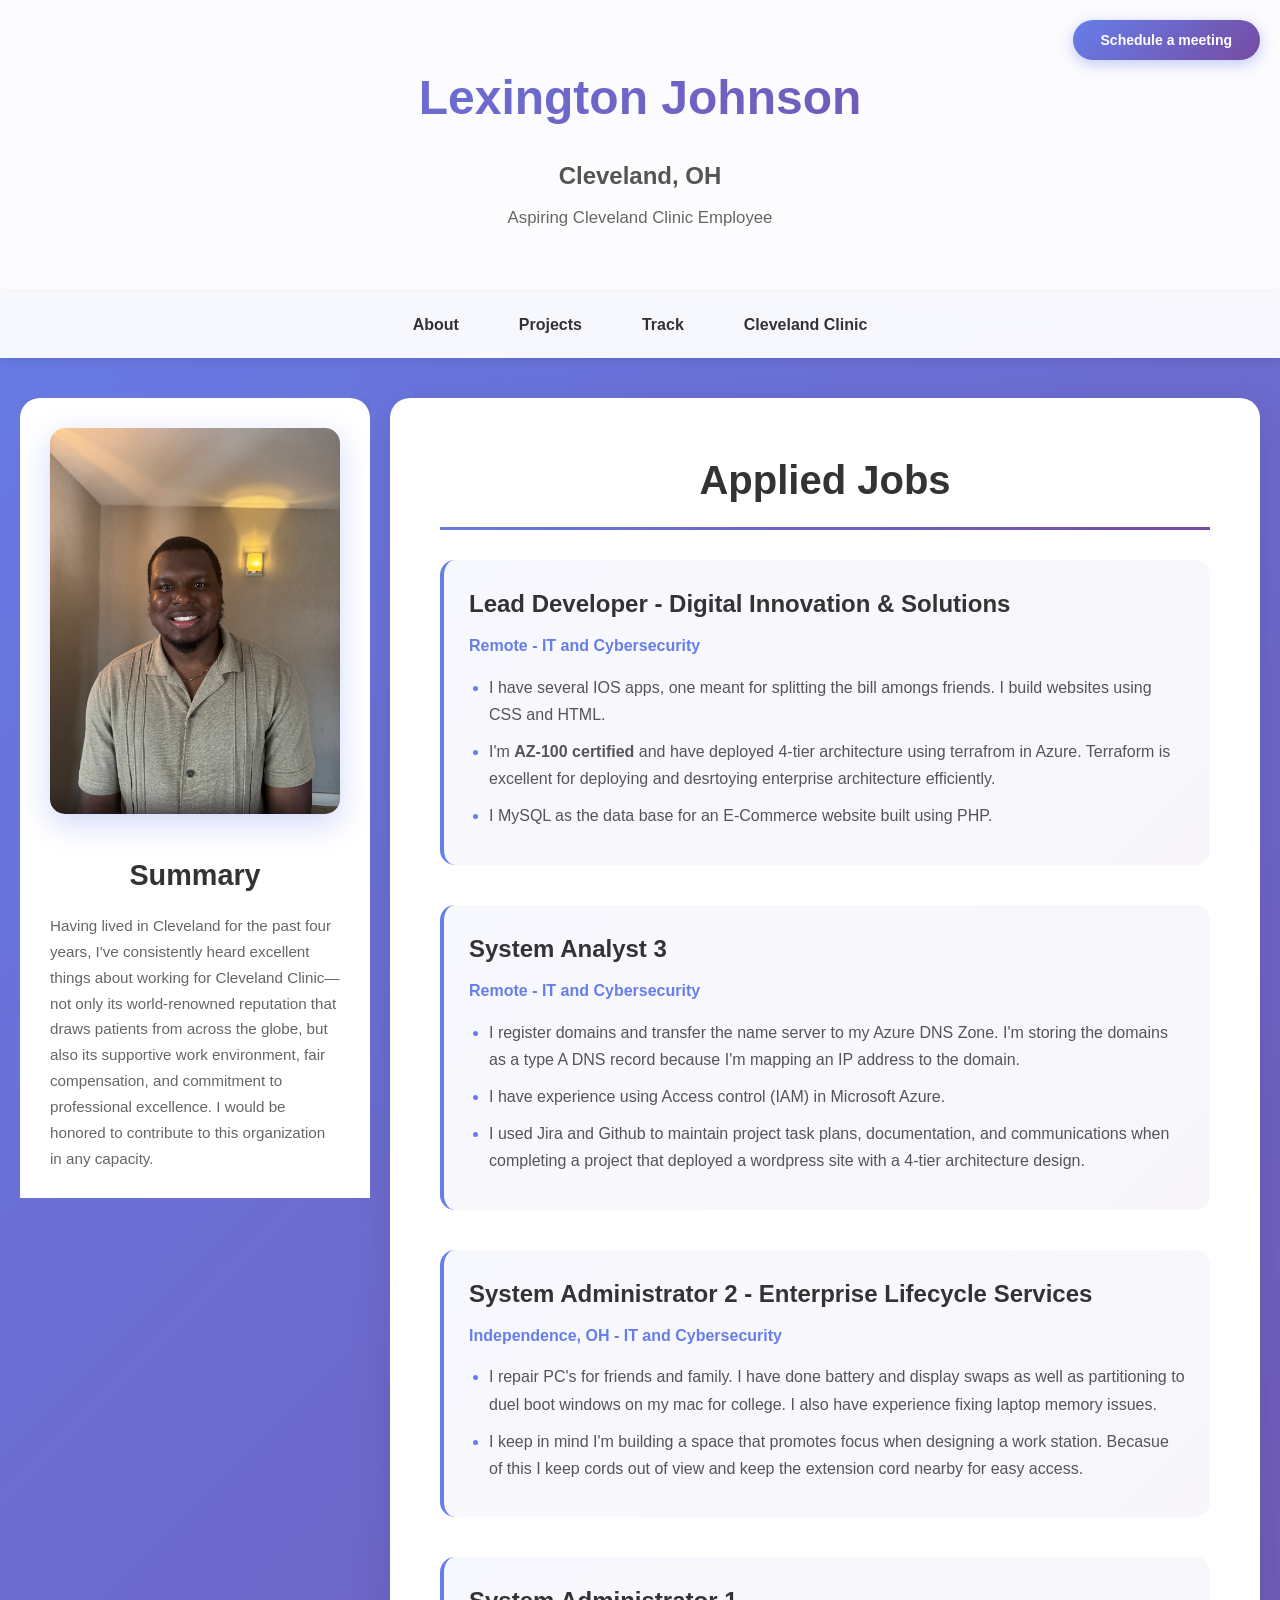
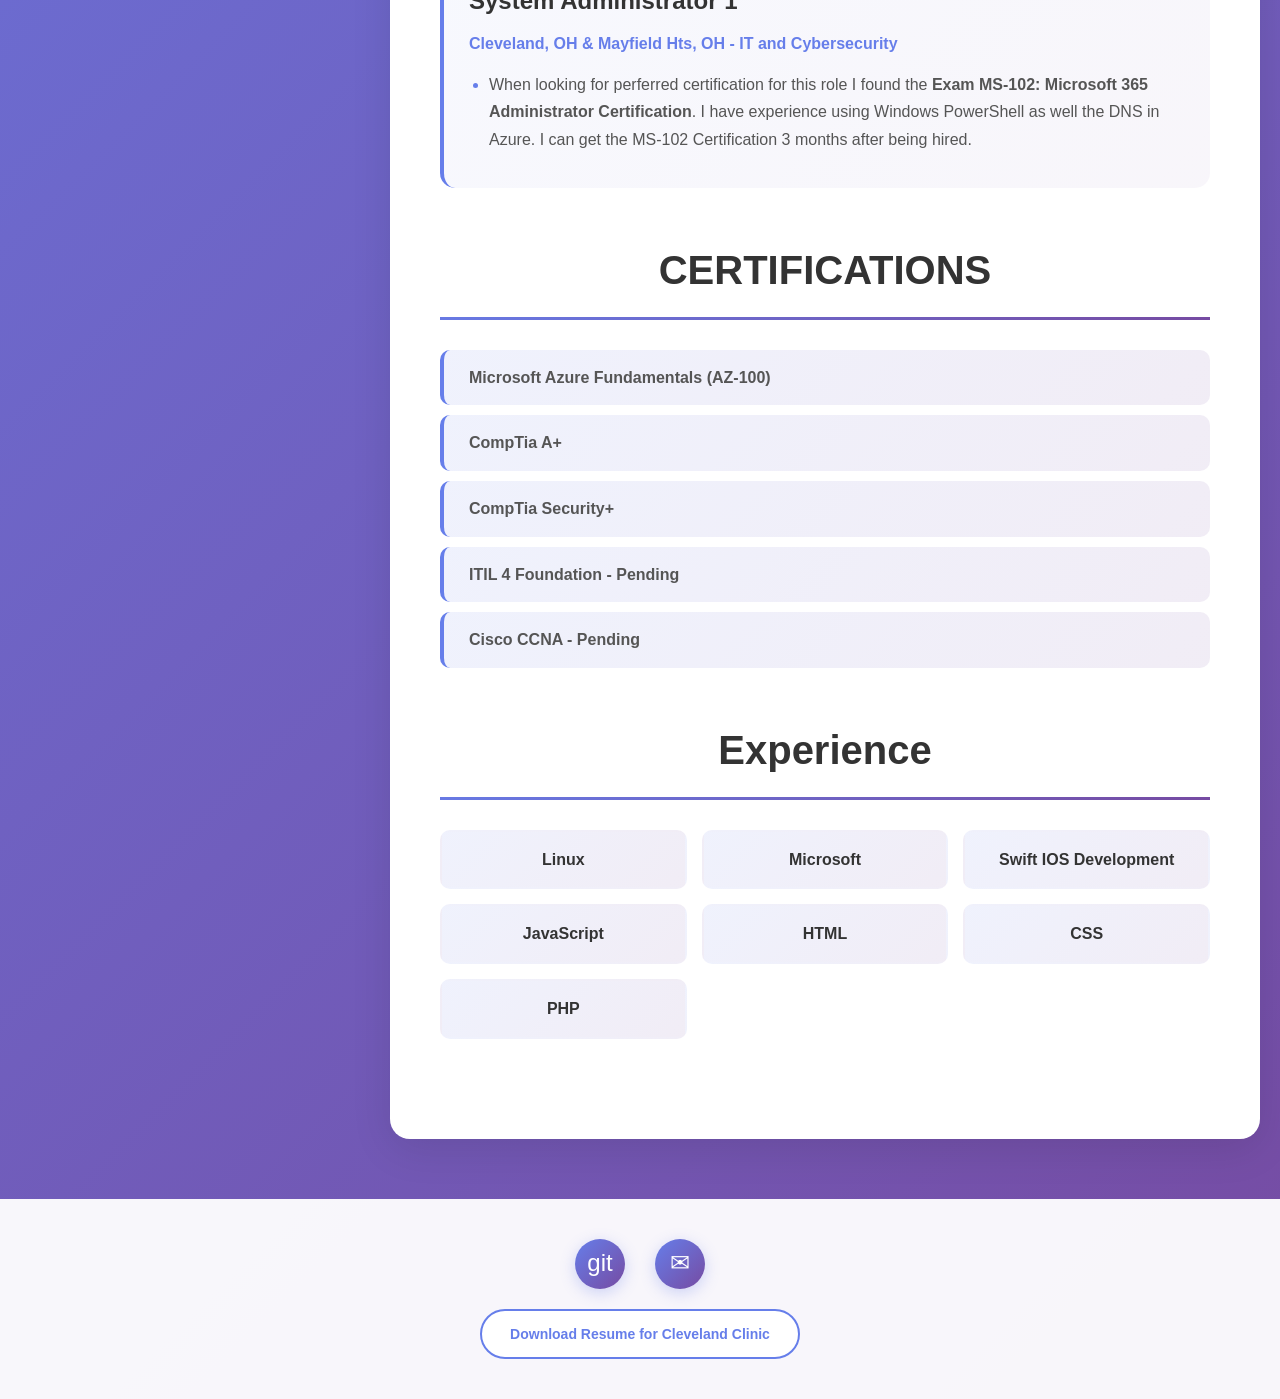
==== company.html @ 8ad7f6ee "Add files via upload" ====
<!DOCTYPE html>
<html lang="en">
<head>
    <meta charset="UTF-8">
    <meta name="viewport" content="width=device-width, initial-scale=1.0">
    <title>Lexington Johnson - Portfolio</title>
    <link rel="stylesheet" href="style.css" type="text/css"/>
</head>
<body>
    <div class="header">
        <h1>Lexington Johnson</h1>
        <div class="education">
            <h2>Cleveland, OH</h2>
            <p>Aspiring Cleveland Clinic Employee</p>
        </div>
        <button class="schedule-btn">Schedule a meeting</button>
    </div>

    <nav>
        <ul>
            <li><a href="index.html">About</a></li>
            <li><a href="projects.html">Projects</a></li>
            <li><a href="track.html">Track</a></li>
            <li><a href="company.html">Cleveland Clinic</a></li>
        </ul>
    </nav>

    <div class="main-container">
        <aside class="sidebar">
            <div class="profile-card">
                <img src="Lex.JPG" alt="Lexington Johnson" class="profile-photo">
                
                <div class="summary-section">
                    <h2>Summary</h2>
                    <p>Having lived in Cleveland for the past four years, I've consistently heard excellent things about working for Cleveland Clinic—not only its world-renowned reputation that draws patients from across the globe, but also its supportive work environment, fair compensation, and commitment to professional excellence. I would be honored to contribute to this organization in any capacity.</p>
                    <br>
                    <p>I bring hands-on experience repairing PCs and am certified in computer hardware basics. Through my freelance business, I manage and design websites from scratch, hosting them with Azure Static Web Apps. I remain in excellent physical condition and can perform all physical requirements for these roles. I am also willing to participate in the annual influenza prevention program.</p> 
                    <br>
                    <p>I'm excited about the opportunity to bring my technical skills and strong work ethic to the Cleveland Clinic team.</p>
                </div>
            </div>
        </aside>

        <main class="content-area">

            <section class="section" id="coaching">
                <h2 class="section-title">Applied Jobs</h2>
                
                <div class="job-entry">
                    <div class="job-title">Lead Developer - Digital Innovation & Solutions</div>
                    <div class="job-company">Remote - IT and Cybersecurity</div>
                    <ul>
                        <li>I have several IOS apps, one meant for splitting the bill amongs friends. I build websites using CSS and HTML.</li>
                        <li>I'm <b>AZ-100 certified</b> and have deployed 4-tier architecture using terrafrom in Azure. Terraform is excellent for deploying and desrtoying enterprise architecture efficiently.</li>
                        <li>I MySQL as the data base for an E-Commerce website built using PHP.</li>
                    </ul>
                </div>

                <div class="job-entry">
                    <div class="job-title">System Analyst 3</div>
                    <div class="job-company">Remote - IT and Cybersecurity</div>
                    <ul>
                        <li>I register domains and transfer the name server to my Azure DNS Zone. I'm storing the domains as a type A DNS record because I'm mapping an IP address to the domain.</li>
                        <li>I have experience using Access control (IAM) in Microsoft Azure.</li>
                        <li>I used Jira and Github to maintain project task plans, documentation, and communications when completing a project that deployed a wordpress site with a 4-tier architecture design.</li>
                    </ul>
                </div>

                <div class="job-entry">
                    <div class="job-title">System Administrator 2 - Enterprise Lifecycle Services</div>
                    <div class="job-company">Independence, OH - IT and Cybersecurity</div>
                    <ul>
                        <li>I repair PC's for friends and family. I have done battery and display swaps as well as partitioning to duel boot windows on my mac for college. I also have experience fixing laptop memory issues.</li>
                        <li>I keep in mind I'm building a space that promotes focus when designing a work station. Becasue of this I keep cords out of view and keep the extension cord nearby for easy access.</li>
                    </ul>
                </div>
                <div class="job-entry">
                    <div class="job-title">System Administrator 1</div>
                    <div class="job-company">Cleveland, OH & Mayfield Hts, OH - IT and Cybersecurity</div>
                    <ul>
                        <li>When looking for perferred certification for this role I found the <b>Exam MS-102: Microsoft 365 Administrator Certification</b>. I have experience using Windows PowerShell as well the DNS in Azure. I can get the MS-102 Certification 3 months after being hired.</li>
                    </ul>
                </div>
            </section>

            <section class="section">
                <h2 class="section-title">CERTIFICATIONS</h2>
                <ul class="cert-list">
                    <li>Microsoft Azure Fundamentals (AZ-100)</li>
                    <li>CompTia A+</li>
                    <li>CompTia Security+</li>
                    <li>ITIL 4 Foundation - Pending</li>
                    <li>Cisco CCNA - Pending</li>
                </ul>
            </section>

            <section class="section">
                <h2 class="section-title">Experience</h2>
                <div class="skills-grid">
                    <div class="skill-item">Linux</div>
                    <div class="skill-item">Microsoft</div>
                    <div class="skill-item">Swift IOS Development</div>
                    <div class="skill-item">JavaScript</div>
                    <div class="skill-item">HTML</div>
                    <div class="skill-item">CSS</div>
                    <div class="skill-item">PHP</div>
                </div>
            </section>
        </main>
    </div>

    <footer>
        <div class="social-links">
            <a href="https://github.com/notgnixel" title="Github">git</a>
            <a href="mailto:lexington.johnson@icloud.com" title="Email">✉</a>
        </div>
        <a href="Resume.pdf" target="_blank" class="resume-btn" download="Resume_Lex">Download Resume for Cleveland Clinic</a>
    </footer>
</body>
</html>
---- style.css ----
* {
    margin: 0;
    padding: 0;
    box-sizing: border-box;
}

body {
    font-family: 'Segoe UI', Tahoma, Geneva, Verdana, sans-serif;
    background: linear-gradient(135deg, #667eea 0%, #764ba2 100%);
    color: #333;
    line-height: 1.6;
}

.header {
    background: rgba(255, 255, 255, 0.98);
    padding: 60px 20px;
    text-align: center;
    box-shadow: 0 4px 20px rgba(0, 0, 0, 0.1);
    position: relative;
}

.schedule-btn {
    position: absolute;
    top: 20px;
    right: 20px;
    background: linear-gradient(135deg, #667eea 0%, #764ba2 100%);
    color: white;
    padding: 12px 28px;
    border: none;
    border-radius: 25px;
    cursor: pointer;
    font-size: 14px;
    font-weight: 600;
    transition: all 0.3s ease;
    box-shadow: 0 4px 15px rgba(102, 126, 234, 0.4);
}

.schedule-btn:hover {
    transform: translateY(-2px);
    box-shadow: 0 6px 20px rgba(102, 126, 234, 0.6);
}

h1 {
    font-size: 3em;
    font-weight: 700;
    margin-bottom: 10px;
    background: linear-gradient(135deg, #667eea 0%, #764ba2 100%);
    -webkit-background-clip: text;
    -webkit-text-fill-color: transparent;
    background-clip: text;
}

.education {
    margin-top: 20px;
}

.education h2 {
    font-size: 1.5em;
    margin-bottom: 10px;
    color: #555;
}

.education p {
    color: #666;
    font-size: 1.05em;
}

nav {
    background: rgba(255, 255, 255, 0.95);
    padding: 0;
    position: sticky;
    top: 0;
    z-index: 100;
    box-shadow: 0 2px 10px rgba(0, 0, 0, 0.1);
    backdrop-filter: blur(10px);
}

nav ul {
    list-style: none;
    display: flex;
    justify-content: center;
    flex-wrap: wrap;
}

nav ul li {
    margin: 0;
}

nav ul li a {
    display: block;
    padding: 20px 30px;
    color: #333;
    text-decoration: none;
    font-weight: 600;
    transition: all 0.3s ease;
    position: relative;
}

nav ul li a:hover {
    color: #667eea;
    background: rgba(102, 126, 234, 0.1);
}

nav ul li a::after {
    content: '';
    position: absolute;
    bottom: 0;
    left: 50%;
    width: 0;
    height: 3px;
    background: linear-gradient(135deg, #667eea 0%, #764ba2 100%);
    transition: all 0.3s ease;
    transform: translateX(-50%);
}

nav ul li a:hover::after {
    width: 80%;
}

.main-container {
    display: flex;
    max-width: 1400px;
    margin: 40px auto;
    gap: 20px;
    padding: 0 20px;
    align-items: flex-start;
}

.sidebar {
    width: 350px;
    position: sticky;
    top: 80px;
    max-height: calc(100vh - 100px);
    overflow-y: auto;
    flex-shrink: 0;
}

.sidebar::-webkit-scrollbar {
    width: 8px;
}

.sidebar::-webkit-scrollbar-track {
    background: rgba(255, 255, 255, 0.1);
    border-radius: 10px;
}

.sidebar::-webkit-scrollbar-thumb {
    background: rgba(102, 126, 234, 0.5);
    border-radius: 10px;
}

.sidebar::-webkit-scrollbar-thumb:hover {
    background: rgba(102, 126, 234, 0.7);
}

.profile-card {
    background: white;
    border-radius: 20px;
    padding: 30px;
    box-shadow: 0 10px 40px rgba(0, 0, 0, 0.1);
    text-align: center;
}

.profile-photo {
    width: 100%;
    height: auto;
    border-radius: 15px;
    object-fit: cover;
    box-shadow: 0 10px 30px rgba(102, 126, 234, 0.3);
    transition: all 0.3s ease;
    margin-bottom: 30px;
}

.profile-photo:hover {
    transform: scale(1.02);
    box-shadow: 0 15px 40px rgba(102, 126, 234, 0.4);
}

.summary-section {
    margin-bottom: 30px;
}

.summary-section h2 {
    font-size: 1.8em;
    margin-bottom: 15px;
    color: #333;
}

.summary-section p {
    font-size: 0.95em;
    color: #666;
    line-height: 1.7;
    text-align: left;
}

.content-area {
    flex: 1;
    background: white;
    border-radius: 20px;
    padding: 50px;
    box-shadow: 0 10px 40px rgba(0, 0, 0, 0.1);
    min-height: 600px;
}

.section {
    margin-bottom: 50px;
}

.section-title {
    font-size: 2.5em;
    margin-bottom: 30px;
    color: #333;
    text-align: center;
    padding-bottom: 15px;
    border-bottom: 3px solid;
    border-image: linear-gradient(135deg, #667eea 0%, #764ba2 100%) 1;
}

.job-entry {
    margin-bottom: 40px;
    padding: 25px;
    background: linear-gradient(135deg, rgba(102, 126, 234, 0.05) 0%, rgba(118, 75, 162, 0.05) 100%);
    border-radius: 15px;
    border-left: 4px solid #667eea;
    transition: all 0.3s ease;
}

.job-entry:hover {
    transform: translateX(5px);
    box-shadow: 0 5px 20px rgba(102, 126, 234, 0.2);
}

.job-title {
    font-size: 1.5em;
    font-weight: 700;
    color: #333;
    margin-bottom: 10px;
}

.job-company {
    font-size: 1em;
    font-weight: 600;
    color: #667eea;
    margin-bottom: 15px;
}

.job-entry ul {
    margin-left: 20px;
    margin-top: 15px;
}

.job-entry li {
    margin-bottom: 10px;
    color: #555;
    line-height: 1.7;
}

.job-entry li::marker {
    color: #667eea;
}

.skills-grid {
    display: grid;
    grid-template-columns: repeat(auto-fill, minmax(200px, 1fr));
    gap: 15px;
    margin-top: 20px;
}

.skill-item {
    background: linear-gradient(135deg, rgba(102, 126, 234, 0.1) 0%, rgba(118, 75, 162, 0.1) 100%);
    padding: 15px 20px;
    border-radius: 10px;
    color: #333;
    font-weight: 600;
    text-align: center;
    transition: all 0.3s ease;
    border: 2px solid transparent;
}

.skill-item:hover {
    background: linear-gradient(135deg, #667eea 0%, #764ba2 100%);
    color: white;
    transform: translateY(-3px);
    box-shadow: 0 5px 15px rgba(102, 126, 234, 0.3);
}

.cert-list {
    list-style: none;
    padding: 0;
}

.cert-list li {
    background: linear-gradient(135deg, rgba(102, 126, 234, 0.1) 0%, rgba(118, 75, 162, 0.1) 100%);
    padding: 15px 25px;
    margin-bottom: 10px;
    border-radius: 10px;
    border-left: 4px solid #667eea;
    color: #555;
    font-weight: 600;
    transition: all 0.3s ease;
}

.cert-list li:hover {
    transform: translateX(5px);
    background: linear-gradient(135deg, rgba(102, 126, 234, 0.2) 0%, rgba(118, 75, 162, 0.2) 100%);
}

footer {
    background: rgba(255, 255, 255, 0.95);
    padding: 40px 20px;
    text-align: center;
    margin-top: 60px;
}

.social-links {
    display: flex;
    justify-content: center;
    gap: 30px;
    margin-bottom: 20px;
}

.social-links a {
    width: 50px;
    height: 50px;
    background: linear-gradient(135deg, #667eea 0%, #764ba2 100%);
    border-radius: 50%;
    display: flex;
    align-items: center;
    justify-content: center;
    color: white;
    text-decoration: none;
    font-size: 24px;
    transition: all 0.3s ease;
    box-shadow: 0 4px 15px rgba(102, 126, 234, 0.3);
}

.social-links a:hover {
    transform: translateY(-5px) scale(1.1);
    box-shadow: 0 8px 25px rgba(102, 126, 234, 0.5);
}

.resume-btn {
    background: white;
    color: #667eea;
    padding: 12px 28px;
    border: 2px solid #667eea;
    border-radius: 25px;
    cursor: pointer;
    font-size: 14px;
    font-weight: 600;
    transition: all 0.3s ease;
    text-decoration: none;
    display: inline-block;
}

.resume-btn:hover {
    background: linear-gradient(135deg, #667eea 0%, #764ba2 100%);
    color: white;
    transform: translateY(-2px);
    box-shadow: 0 4px 15px rgba(102, 126, 234, 0.4);
}

@media (max-width: 1024px) {
    .main-container {
        flex-direction: column;
        align-items: center;
    }

    .sidebar {
        width: 100%;
        max-width: 600px;
        position: relative;
        top: 0;
        max-height: none;
    }

    .content-area {
        width: 100%;
    }
}

@media (max-width: 768px) {
    h1 {
        font-size: 2em;
    }

    .schedule-btn {
        position: static;
        margin-top: 20px;
    }

    nav ul {
        flex-direction: column;
    }

    nav ul li a {
        padding: 15px;
    }

    .content-area {
        padding: 30px 20px;
    }

    .section-title {
        font-size: 1.8em;
    }

    .skills-grid {
        grid-template-columns: 1fr;
    }
}
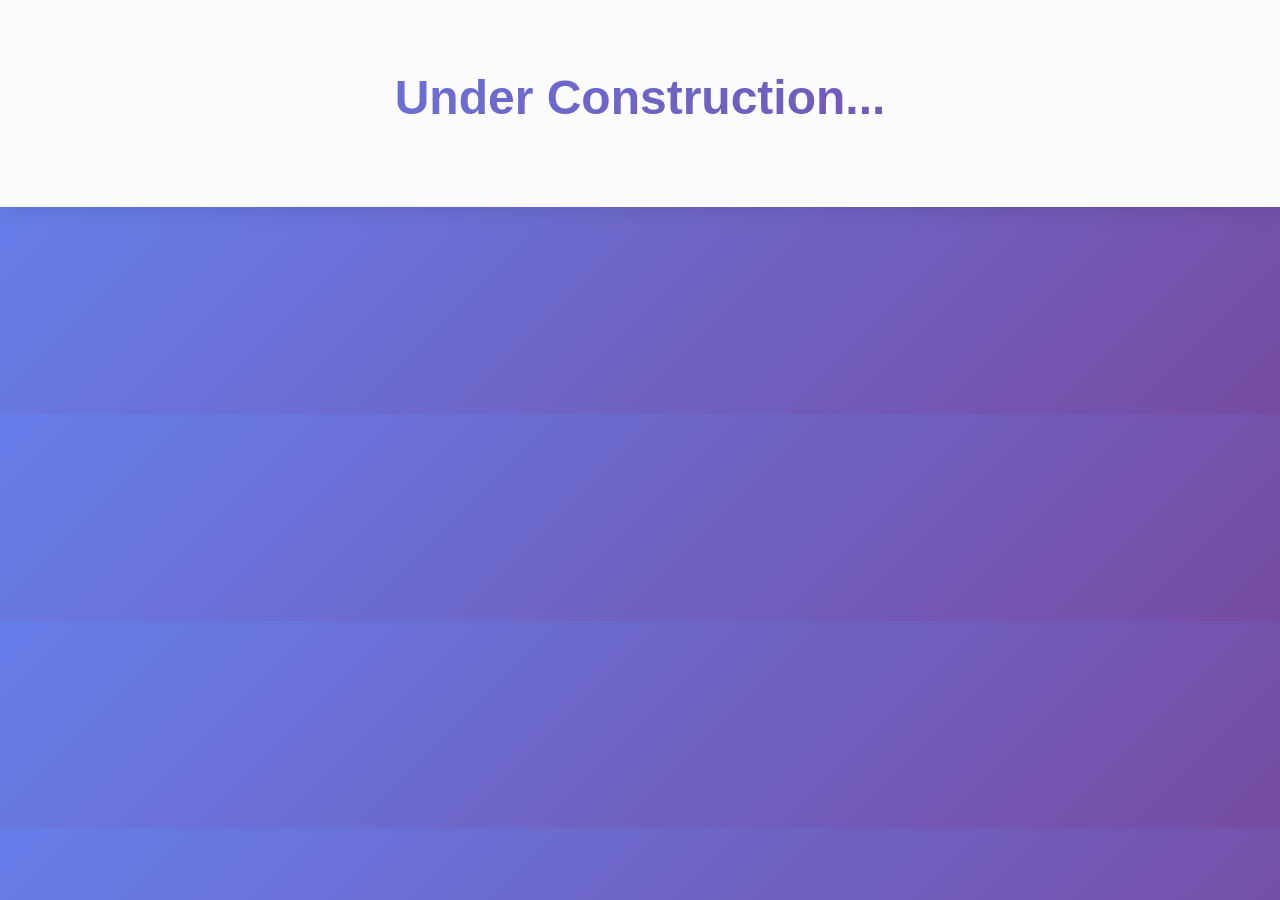
==== commit 6327d1bc: "Update company.html" ====
--- a/company.html
+++ b/company.html
@@ -3,118 +3,13 @@
 <head>
     <meta charset="UTF-8">
     <meta name="viewport" content="width=device-width, initial-scale=1.0">
+    <link rel="stylesheet" href="mystyle.css" type="text/css"/>
     <title>Lexington Johnson - Portfolio</title>
-    <link rel="stylesheet" href="style.css" type="text/css"/>
 </head>
 <body>
     <div class="header">
-        <h1>Lexington Johnson</h1>
-        <div class="education">
-            <h2>Cleveland, OH</h2>
-            <p>Aspiring Cleveland Clinic Employee</p>
-        </div>
-        <button class="schedule-btn">Schedule a meeting</button>
-    </div>
+        <h1>Under Construction...</h1>
+   </div>
 
-    <nav>
-        <ul>
-            <li><a href="index.html">About</a></li>
-            <li><a href="projects.html">Projects</a></li>
-            <li><a href="track.html">Track</a></li>
-            <li><a href="company.html">Cleveland Clinic</a></li>
-        </ul>
-    </nav>
-
-    <div class="main-container">
-        <aside class="sidebar">
-            <div class="profile-card">
-                <img src="Lex.JPG" alt="Lexington Johnson" class="profile-photo">
-                
-                <div class="summary-section">
-                    <h2>Summary</h2>
-                    <p>Having lived in Cleveland for the past four years, I've consistently heard excellent things about working for Cleveland Clinic—not only its world-renowned reputation that draws patients from across the globe, but also its supportive work environment, fair compensation, and commitment to professional excellence. I would be honored to contribute to this organization in any capacity.</p>
-                    <br>
-                    <p>I bring hands-on experience repairing PCs and am certified in computer hardware basics. Through my freelance business, I manage and design websites from scratch, hosting them with Azure Static Web Apps. I remain in excellent physical condition and can perform all physical requirements for these roles. I am also willing to participate in the annual influenza prevention program.</p> 
-                    <br>
-                    <p>I'm excited about the opportunity to bring my technical skills and strong work ethic to the Cleveland Clinic team.</p>
-                </div>
-            </div>
-        </aside>
-
-        <main class="content-area">
-
-            <section class="section" id="coaching">
-                <h2 class="section-title">Applied Jobs</h2>
-                
-                <div class="job-entry">
-                    <div class="job-title">Lead Developer - Digital Innovation & Solutions</div>
-                    <div class="job-company">Remote - IT and Cybersecurity</div>
-                    <ul>
-                        <li>I have several IOS apps, one meant for splitting the bill amongs friends. I build websites using CSS and HTML.</li>
-                        <li>I'm <b>AZ-100 certified</b> and have deployed 4-tier architecture using terrafrom in Azure. Terraform is excellent for deploying and desrtoying enterprise architecture efficiently.</li>
-                        <li>I MySQL as the data base for an E-Commerce website built using PHP.</li>
-                    </ul>
-                </div>
-
-                <div class="job-entry">
-                    <div class="job-title">System Analyst 3</div>
-                    <div class="job-company">Remote - IT and Cybersecurity</div>
-                    <ul>
-                        <li>I register domains and transfer the name server to my Azure DNS Zone. I'm storing the domains as a type A DNS record because I'm mapping an IP address to the domain.</li>
-                        <li>I have experience using Access control (IAM) in Microsoft Azure.</li>
-                        <li>I used Jira and Github to maintain project task plans, documentation, and communications when completing a project that deployed a wordpress site with a 4-tier architecture design.</li>
-                    </ul>
-                </div>
-
-                <div class="job-entry">
-                    <div class="job-title">System Administrator 2 - Enterprise Lifecycle Services</div>
-                    <div class="job-company">Independence, OH - IT and Cybersecurity</div>
-                    <ul>
-                        <li>I repair PC's for friends and family. I have done battery and display swaps as well as partitioning to duel boot windows on my mac for college. I also have experience fixing laptop memory issues.</li>
-                        <li>I keep in mind I'm building a space that promotes focus when designing a work station. Becasue of this I keep cords out of view and keep the extension cord nearby for easy access.</li>
-                    </ul>
-                </div>
-                <div class="job-entry">
-                    <div class="job-title">System Administrator 1</div>
-                    <div class="job-company">Cleveland, OH & Mayfield Hts, OH - IT and Cybersecurity</div>
-                    <ul>
-                        <li>When looking for perferred certification for this role I found the <b>Exam MS-102: Microsoft 365 Administrator Certification</b>. I have experience using Windows PowerShell as well the DNS in Azure. I can get the MS-102 Certification 3 months after being hired.</li>
-                    </ul>
-                </div>
-            </section>
-
-            <section class="section">
-                <h2 class="section-title">CERTIFICATIONS</h2>
-                <ul class="cert-list">
-                    <li>Microsoft Azure Fundamentals (AZ-100)</li>
-                    <li>CompTia A+</li>
-                    <li>CompTia Security+</li>
-                    <li>ITIL 4 Foundation - Pending</li>
-                    <li>Cisco CCNA - Pending</li>
-                </ul>
-            </section>
-
-            <section class="section">
-                <h2 class="section-title">Experience</h2>
-                <div class="skills-grid">
-                    <div class="skill-item">Linux</div>
-                    <div class="skill-item">Microsoft</div>
-                    <div class="skill-item">Swift IOS Development</div>
-                    <div class="skill-item">JavaScript</div>
-                    <div class="skill-item">HTML</div>
-                    <div class="skill-item">CSS</div>
-                    <div class="skill-item">PHP</div>
-                </div>
-            </section>
-        </main>
-    </div>
-
-    <footer>
-        <div class="social-links">
-            <a href="https://github.com/notgnixel" title="Github">git</a>
-            <a href="mailto:lexington.johnson@icloud.com" title="Email">✉</a>
-        </div>
-        <a href="Resume.pdf" target="_blank" class="resume-btn" download="Resume_Lex">Download Resume for Cleveland Clinic</a>
-    </footer>
 </body>
-</html>+</html>
--- a/mystyle.css
+++ b/mystyle.css
@@ -0,0 +1,307 @@
+* {
+    margin: 0;
+    padding: 0;
+    box-sizing: border-box;
+}
+
+body {
+    font-family: 'Segoe UI', Tahoma, Geneva, Verdana, sans-serif;
+    background: linear-gradient(135deg, #667eea 0%, #764ba2 100%);
+    color: #333;
+    line-height: 1.6;
+}
+
+.header {
+    background: rgba(255, 255, 255, 0.98);
+    padding: 60px 20px;
+    text-align: center;
+    box-shadow: 0 4px 20px rgba(0, 0, 0, 0.1);
+    position: relative;
+}
+
+.schedule-btn {
+    position: absolute;
+    top: 20px;
+    right: 20px;
+    background: linear-gradient(135deg, #667eea 0%, #764ba2 100%);
+    color: white;
+    padding: 12px 28px;
+    border: none;
+    border-radius: 25px;
+    cursor: pointer;
+    font-size: 14px;
+    font-weight: 600;
+    transition: all 0.3s ease;
+    box-shadow: 0 4px 15px rgba(102, 126, 234, 0.4);
+}
+
+.schedule-btn:hover {
+    transform: translateY(-2px);
+    box-shadow: 0 6px 20px rgba(102, 126, 234, 0.6);
+}
+
+h1 {
+    font-size: 3em;
+    font-weight: 700;
+    margin-bottom: 10px;
+    background: linear-gradient(135deg, #667eea 0%, #764ba2 100%);
+    -webkit-background-clip: text;
+    -webkit-text-fill-color: transparent;
+    background-clip: text;
+}
+
+.education {
+    margin-top: 20px;
+}
+
+.education h2 {
+    font-size: 1.5em;
+    margin-bottom: 10px;
+    color: #555;
+}
+
+.education p {
+    color: #666;
+    font-size: 1.05em;
+}
+
+nav {
+    background: rgba(255, 255, 255, 0.95);
+    padding: 0;
+    position: sticky;
+    top: 0;
+    z-index: 100;
+    box-shadow: 0 2px 10px rgba(0, 0, 0, 0.1);
+    backdrop-filter: blur(10px);
+}
+
+nav ul {
+    list-style: none;
+    display: flex;
+    justify-content: center;
+    flex-wrap: wrap;
+}
+
+nav ul li {
+    margin: 0;
+}
+
+nav ul li a {
+    display: block;
+    padding: 20px 30px;
+    color: #333;
+    text-decoration: none;
+    font-weight: 600;
+    transition: all 0.3s ease;
+    position: relative;
+}
+
+nav ul li a:hover {
+    color: #667eea;
+    background: rgba(102, 126, 234, 0.1);
+}
+
+nav ul li a::after {
+    content: '';
+    position: absolute;
+    bottom: 0;
+    left: 50%;
+    width: 0;
+    height: 3px;
+    background: linear-gradient(135deg, #667eea 0%, #764ba2 100%);
+    transition: all 0.3s ease;
+    transform: translateX(-50%);
+}
+
+nav ul li a:hover::after {
+    width: 80%;
+}
+
+.container {
+    max-width: 1200px;
+    margin: 0 auto;
+    padding: 60px 20px;
+}
+
+.about-section {
+    background: white;
+    border-radius: 20px;
+    padding: 60px;
+    box-shadow: 0 10px 40px rgba(0, 0, 0, 0.1);
+    display: grid;
+    grid-template-columns: 1fr 2fr;
+    gap: 60px;
+    align-items: start;
+    transition: transform 0.3s ease;
+}
+
+.about-section:hover {
+    transform: translateY(-5px);
+    box-shadow: 0 15px 50px rgba(0, 0, 0, 0.15);
+}
+
+.profile-side {
+    text-align: center;
+}
+
+.profile-photo {
+    width: 350px;
+    height: 350px;
+    border-radius: 50%;
+    object-fit: cover;
+    border: 5px solid #667eea;
+    box-shadow: 0 10px 30px rgba(102, 126, 234, 0.3);
+    transition: all 0.3s ease;
+    margin-bottom: 30px;
+}
+
+.profile-photo:hover {
+    transform: scale(1.05);
+    box-shadow: 0 15px 40px rgba(102, 126, 234, 0.4);
+}
+
+.quote-box {
+    background: linear-gradient(135deg, rgba(102, 126, 234, 0.1) 0%, rgba(118, 75, 162, 0.1) 100%);
+    padding: 25px;
+    border-radius: 15px;
+    border-left: 4px solid #667eea;
+    margin-top: 20px;
+}
+
+.quote-box h3 {
+    font-size: 1.3em;
+    margin-bottom: 15px;
+    color: #667eea;
+}
+
+.quote-box p {
+    font-style: italic;
+    color: #555;
+    line-height: 1.8;
+}
+
+.quote-box .author {
+    margin-top: 10px;
+    font-weight: 600;
+    color: #764ba2;
+    font-style: normal;
+}
+
+.content-side h2 {
+    font-size: 2.5em;
+    margin-bottom: 25px;
+    color: #333;
+}
+
+.content-side p {
+    font-size: 1.1em;
+    color: #666;
+    line-height: 1.8;
+}
+
+.skills {
+    display: flex;
+    flex-wrap: wrap;
+    gap: 10px;
+    margin-top: 30px;
+}
+
+.skill-tag {
+    background: linear-gradient(135deg, #667eea 0%, #764ba2 100%);
+    color: white;
+    padding: 8px 18px;
+    border-radius: 20px;
+    font-size: 0.9em;
+    font-weight: 600;
+    transition: all 0.3s ease;
+}
+
+.skill-tag:hover {
+    transform: translateY(-2px);
+    box-shadow: 0 4px 15px rgba(102, 126, 234, 0.4);
+}
+
+footer {
+    background: rgba(255, 255, 255, 0.95);
+    padding: 40px 20px;
+    text-align: center;
+    margin-top: 60px;
+}
+
+.social-links {
+    display: flex;
+    justify-content: center;
+    gap: 30px;
+    margin-bottom: 20px;
+}
+
+.social-links a {
+    width: 50px;
+    height: 50px;
+    background: linear-gradient(135deg, #667eea 0%, #764ba2 100%);
+    border-radius: 50%;
+    display: flex;
+    align-items: center;
+    justify-content: center;
+    color: white;
+    text-decoration: none;
+    font-size: 24px;
+    transition: all 0.3s ease;
+    box-shadow: 0 4px 15px rgba(102, 126, 234, 0.3);
+}
+
+.social-links a:hover {
+    transform: translateY(-5px) scale(1.1);
+    box-shadow: 0 8px 25px rgba(102, 126, 234, 0.5);
+}
+
+.resume-btn {
+    background: white;
+    color: #667eea;
+    padding: 12px 28px;
+    border: 2px solid #667eea;
+    border-radius: 25px;
+    cursor: pointer;
+    font-size: 14px;
+    font-weight: 600;
+    transition: all 0.3s ease;
+    text-decoration: none;
+    display: inline-block;
+}
+
+.resume-btn:hover {
+    background: linear-gradient(135deg, #667eea 0%, #764ba2 100%);
+    color: white;
+    transform: translateY(-2px);
+    box-shadow: 0 4px 15px rgba(102, 126, 234, 0.4);
+}
+
+@media (max-width: 768px) {
+    .about-section {
+        grid-template-columns: 1fr;
+        padding: 30px;
+        gap: 30px;
+    }
+
+    h1 {
+        font-size: 2em;
+    }
+
+    .schedule-btn {
+        position: static;
+        margin-top: 20px;
+    }
+
+    nav ul {
+        flex-direction: column;
+    }
+
+    nav ul li a {
+        padding: 15px;
+    }
+
+    .profile-photo {
+        width: 200px;
+        height: 200px;
+    }
+}
